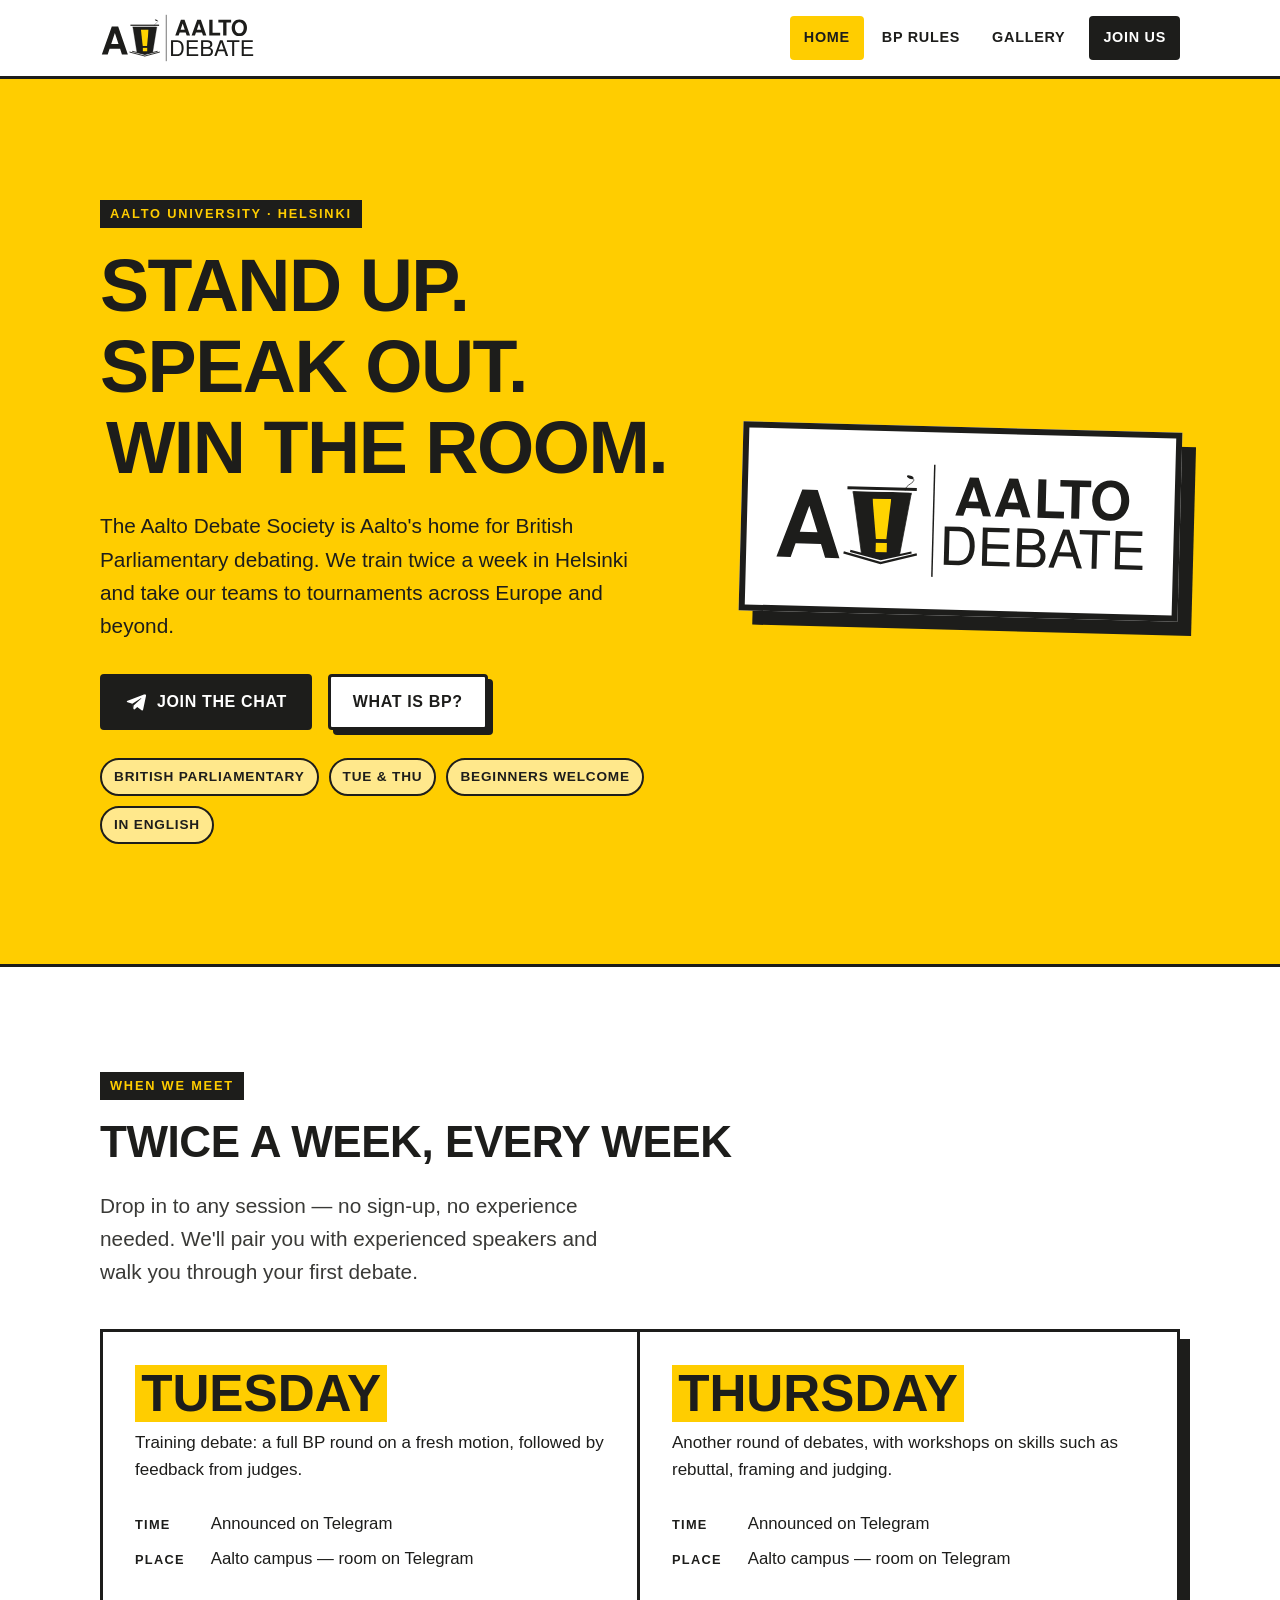
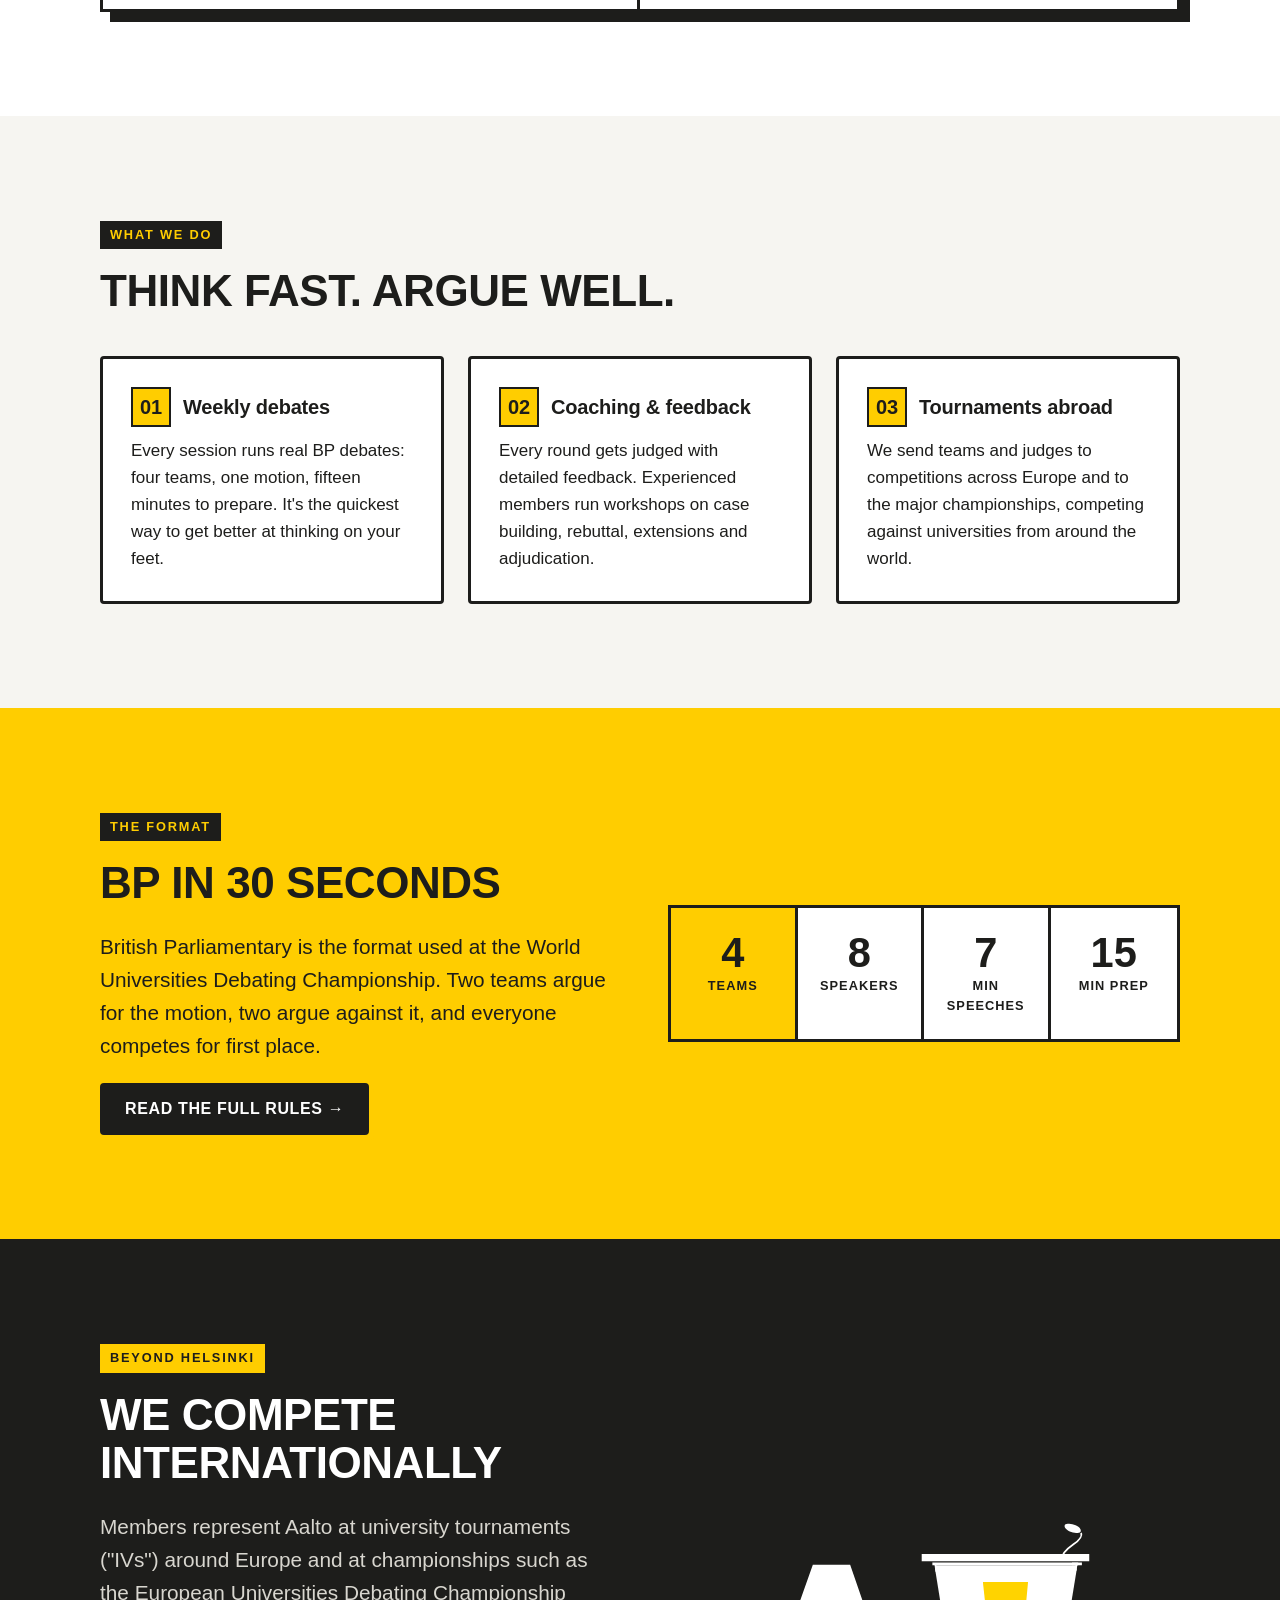
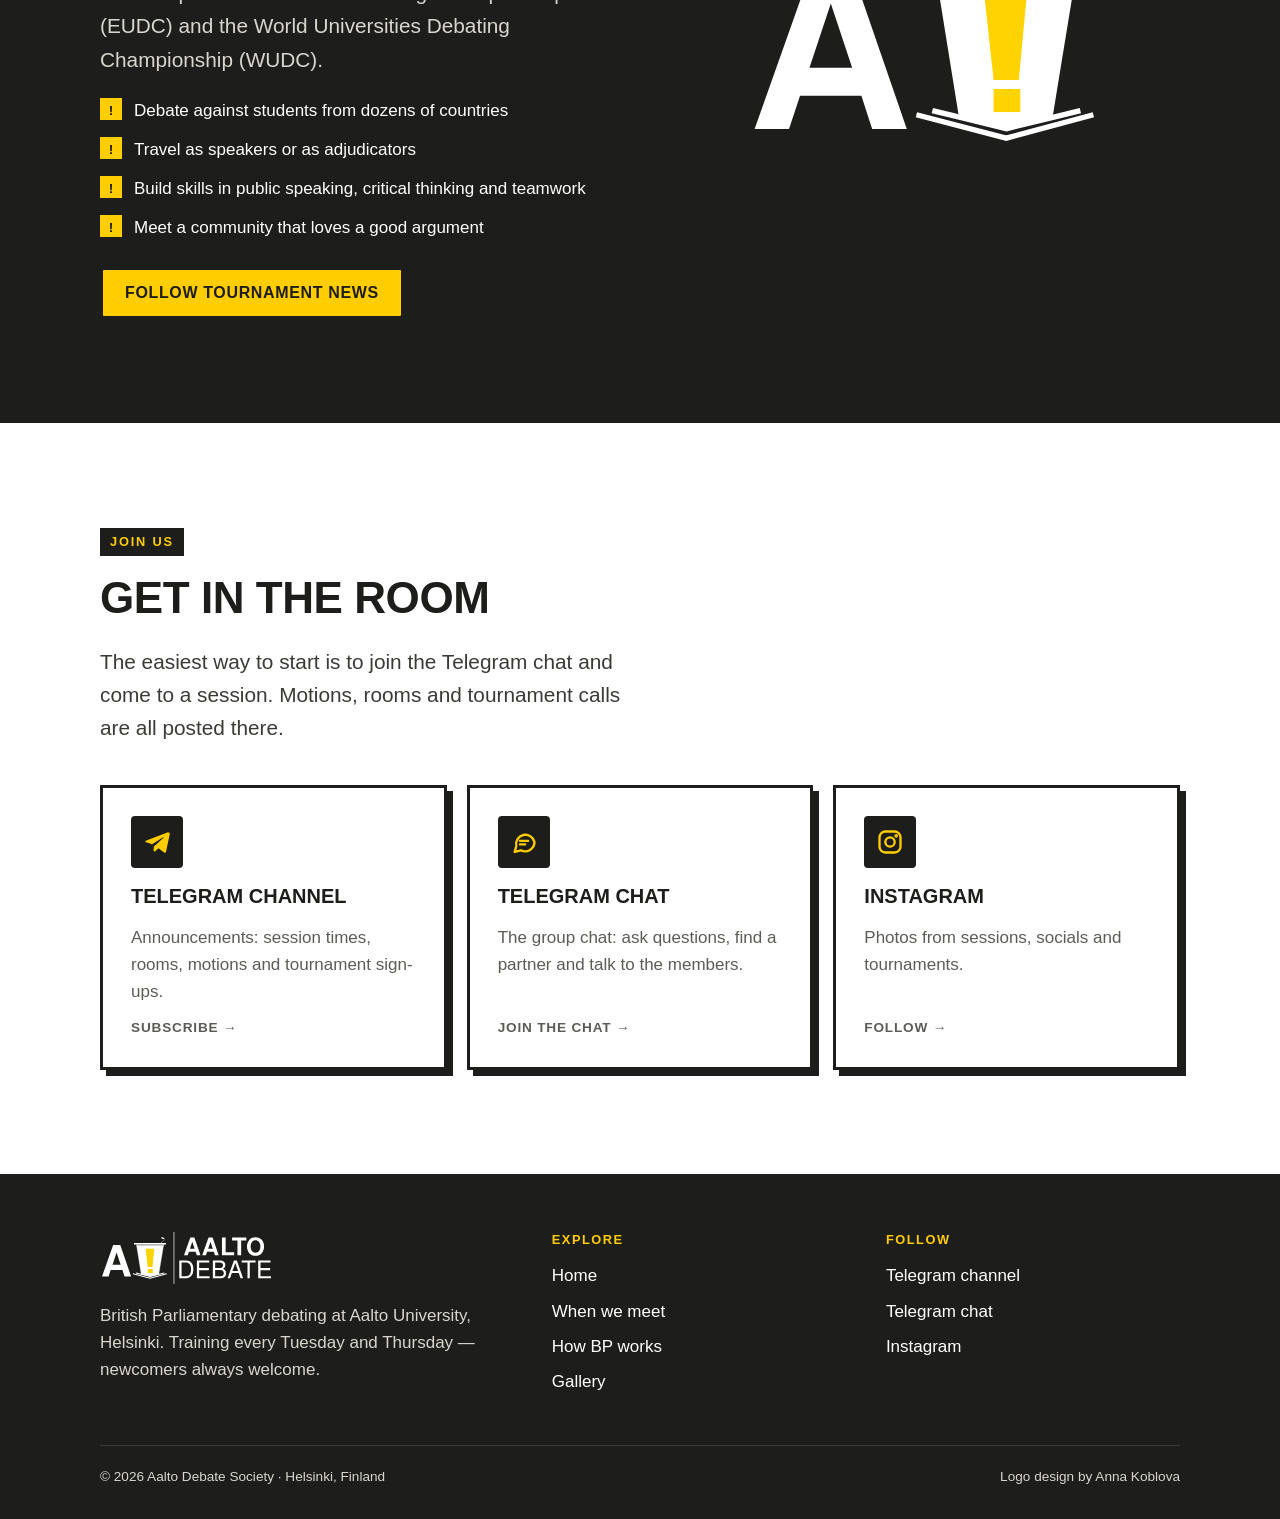
==== index.html @ 44167e01 "Add Aalto Debate Society website Static site (home, BP rules guide, gallery) styled with the society" ====
<!doctype html>
<html lang="en">
<head>
<meta charset="utf-8">
<meta name="viewport" content="width=device-width, initial-scale=1">
<title>Aalto Debate Society — British Parliamentary debating in Helsinki</title>
<meta name="description" content="The Aalto Debate Society trains in British Parliamentary (BP) debate every Tuesday and Thursday in Helsinki, Finland, and competes at international tournaments. Beginners welcome.">
<meta property="og:title" content="Aalto Debate Society">
<meta property="og:description" content="British Parliamentary debating in Helsinki. Tuesdays & Thursdays. Beginners welcome.">
<meta property="og:image" content="assets/img/og-image.png">
<meta name="theme-color" content="#FFCD00">
<link rel="icon" href="assets/img/logo-mark.svg" type="image/svg+xml">
<link rel="stylesheet" href="assets/css/style.css">
</head>
<body data-page="home">
<a class="skip" href="#main">Skip to content</a>
<header class="site-header">
  <div class="wrap">
    <a class="brand" href="index.html" aria-label="Aalto Debate Society — home"><img src="assets/img/logo.svg" alt="Aalto Debate" width="200" height="60"></a>
    <button class="menu-btn" aria-expanded="false" aria-controls="nav">Menu</button>
    <nav class="nav" id="nav" aria-label="Main">
      <a href="index.html" data-page="home" aria-current="page">Home</a>
      <a href="bp-rules.html" data-page="rules">BP Rules</a>
      <a href="gallery.html" data-page="gallery">Gallery</a>
      <a class="nav-cta" href="index.html#join">Join us</a>
    </nav>
  </div>
</header>

<main id="main">
  <!-- HERO -->
  <section class="hero">
    <div class="wrap">
      <div>
        <span class="eyebrow">Aalto University · Helsinki</span>
        <h1>Stand up.<br>Speak&nbsp;out.<br><span class="mark">Win the room.</span></h1>
        <p class="lead">The Aalto Debate Society is Aalto's home for British Parliamentary debating. We train twice a week in Helsinki and take our teams to tournaments across Europe and beyond.</p>
        <div class="btn-row">
          <a class="btn btn-dark" data-link="telegramChat" href="#join">
            <svg viewBox="0 0 24 24" fill="currentColor" aria-hidden="true"><path d="M21.4 3.6 2.9 10.7c-1.3.5-1.2 1.2-.2 1.5l4.7 1.5 1.8 5.5c.2.6.1.9.8.9.5 0 .7-.2 1-.5l2.3-2.2 4.8 3.5c.9.5 1.5.2 1.7-.8l3.1-14.7c.3-1.3-.5-1.9-1.5-1.4Zm-3.6 4.6-8.4 7.6-.3 3.4-1.6-5 9.8-6.2c.5-.3.9-.1.5.2Z"/></svg>
            Join the chat
          </a>
          <a class="btn" href="bp-rules.html">What is BP?</a>
        </div>
        <div class="hero-meta">
          <span class="chip">British Parliamentary</span>
          <span class="chip">Tue &amp; Thu</span>
          <span class="chip">Beginners welcome</span>
          <span class="chip">In English</span>
        </div>
      </div>
      <div class="hero-card" aria-hidden="true">
        <img src="assets/img/logo.svg" alt="" width="510" height="165">
      </div>
    </div>
  </section>

  <!-- MEETINGS -->
  <section id="meet">
    <div class="wrap">
      <div class="section-head">
        <span class="eyebrow">When we meet</span>
        <h2>Twice a week, every week</h2>
        <p class="lead">Drop in to any session — no sign-up, no experience needed. We'll pair you with experienced speakers and walk you through your first debate.</p>
      </div>
      <div class="meet">
        <div class="meet-day">
          <div class="day"><span>Tuesday</span></div>
          <p>Training debate: a full BP round on a fresh motion, followed by feedback from judges.</p>
          <div class="meet-info">
            <div><strong>Time</strong> <span data-meet="time">Announced on Telegram</span></div>
            <div><strong>Place</strong> <span data-meet="place">Aalto campus — room on Telegram</span></div>
          </div>
        </div>
        <div class="meet-day">
          <div class="day"><span>Thursday</span></div>
          <p>Another round of debates, with workshops on skills such as rebuttal, framing and judging.</p>
          <div class="meet-info">
            <div><strong>Time</strong> <span data-meet="time">Announced on Telegram</span></div>
            <div><strong>Place</strong> <span data-meet="place">Aalto campus — room on Telegram</span></div>
          </div>
        </div>
      </div>
    </div>
  </section>

  <!-- WHAT WE DO -->
  <section class="section-paper">
    <div class="wrap">
      <div class="section-head">
        <span class="eyebrow">What we do</span>
        <h2>Think fast. Argue well.</h2>
      </div>
      <div class="grid grid-3">
        <div class="card">
          <h3><span class="num">01</span> Weekly debates</h3>
          <p>Every session runs real BP debates: four teams, one motion, fifteen minutes to prepare. It's the quickest way to get better at thinking on your feet.</p>
        </div>
        <div class="card">
          <h3><span class="num">02</span> Coaching &amp; feedback</h3>
          <p>Every round gets judged with detailed feedback. Experienced members run workshops on case building, rebuttal, extensions and adjudication.</p>
        </div>
        <div class="card">
          <h3><span class="num">03</span> Tournaments abroad</h3>
          <p>We send teams and judges to competitions across Europe and to the major championships, competing against universities from around the world.</p>
        </div>
      </div>
    </div>
  </section>

  <!-- BP AT A GLANCE -->
  <section class="section-yellow">
    <div class="wrap">
      <div class="split">
        <div>
          <span class="eyebrow">The format</span>
          <h2>BP in 30 seconds</h2>
          <p class="lead" style="color:var(--ink)">British Parliamentary is the format used at the World Universities Debating Championship. Two teams argue for the motion, two argue against it, and everyone competes for first place.</p>
          <a class="btn btn-dark" href="bp-rules.html">Read the full rules →</a>
        </div>
        <div class="points" style="background:var(--paper);margin:0">
          <div><div class="pts">4</div><div class="rank">teams</div></div>
          <div><div class="pts">8</div><div class="rank">speakers</div></div>
          <div><div class="pts">7</div><div class="rank">min speeches</div></div>
          <div><div class="pts">15</div><div class="rank">min prep</div></div>
        </div>
      </div>
    </div>
  </section>

  <!-- TOURNAMENTS -->
  <section class="section-dark">
    <div class="wrap">
      <div class="split">
        <div>
          <span class="eyebrow" style="background:var(--yellow);color:var(--ink)">Beyond Helsinki</span>
          <h2>We compete internationally</h2>
          <p class="lead">Members represent Aalto at university tournaments ("IVs") around Europe and at championships such as the European Universities Debating Championship (EUDC) and the World Universities Debating Championship (WUDC).</p>
          <ul class="list-check">
            <li>Debate against students from dozens of countries</li>
            <li>Travel as speakers or as adjudicators</li>
            <li>Build skills in public speaking, critical thinking and teamwork</li>
            <li>Meet a community that loves a good argument</li>
          </ul>
          <a class="btn btn-primary" data-link="telegramChannel" href="#join">Follow tournament news</a>
        </div>
        <div style="display:grid;place-items:center">
          <img src="assets/img/logo-mark-inverse.svg" alt="" width="360" height="230" style="width:min(360px,80%);height:auto">
        </div>
      </div>
    </div>
  </section>

  <!-- JOIN -->
  <section id="join">
    <div class="wrap">
      <div class="section-head">
        <span class="eyebrow">Join us</span>
        <h2>Get in the room</h2>
        <p class="lead">The easiest way to start is to join the Telegram chat and come to a session. Motions, rooms and tournament calls are all posted there.</p>
      </div>
      <div class="social">
        <a data-link="telegramChannel" href="#">
          <span class="icon"><svg viewBox="0 0 24 24" fill="currentColor" aria-hidden="true"><path d="M21.4 3.6 2.9 10.7c-1.3.5-1.2 1.2-.2 1.5l4.7 1.5 1.8 5.5c.2.6.1.9.8.9.5 0 .7-.2 1-.5l2.3-2.2 4.8 3.5c.9.5 1.5.2 1.7-.8l3.1-14.7c.3-1.3-.5-1.9-1.5-1.4Zm-3.6 4.6-8.4 7.6-.3 3.4-1.6-5 9.8-6.2c.5-.3.9-.1.5.2Z"/></svg></span>
          <strong>Telegram channel</strong>
          <span>Announcements: session times, rooms, motions and tournament sign-ups.</span>
          <span class="go">Subscribe →</span>
        </a>
        <a data-link="telegramChat" href="#">
          <span class="icon"><svg viewBox="0 0 24 24" fill="none" stroke="currentColor" stroke-width="2" stroke-linecap="round" stroke-linejoin="round" aria-hidden="true"><path d="M21 12a8 8 0 0 1-11.6 7.1L4 20.5l1.4-4.9A8 8 0 1 1 21 12Z"/><path d="M8.5 11h7M8.5 14h4.5"/></svg></span>
          <strong>Telegram chat</strong>
          <span>The group chat: ask questions, find a partner and talk to the members.</span>
          <span class="go">Join the chat →</span>
        </a>
        <a data-link="instagram" href="#">
          <span class="icon"><svg viewBox="0 0 24 24" fill="none" stroke="currentColor" stroke-width="2" stroke-linecap="round" aria-hidden="true"><rect x="3" y="3" width="18" height="18" rx="5"/><circle cx="12" cy="12" r="4"/><circle cx="17.3" cy="6.7" r=".6" fill="currentColor"/></svg></span>
          <strong>Instagram</strong>
          <span>Photos from sessions, socials and tournaments.</span>
          <span class="go">Follow →</span>
        </a>
      </div>
    </div>
  </section>
</main>

<footer class="site-footer">
  <div class="wrap">
    <div class="footer-grid">
      <div>
        <img src="assets/img/logo-inverse.svg" alt="Aalto Debate" width="190" height="56">
        <p>British Parliamentary debating at Aalto University, Helsinki. Training every Tuesday and Thursday — newcomers always welcome.</p>
      </div>
      <div>
        <h4>Explore</h4>
        <ul>
          <li><a href="index.html">Home</a></li>
          <li><a href="index.html#meet">When we meet</a></li>
          <li><a href="bp-rules.html">How BP works</a></li>
          <li><a href="gallery.html">Gallery</a></li>
        </ul>
      </div>
      <div>
        <h4>Follow</h4>
        <ul>
          <li><a data-link="telegramChannel" href="#">Telegram channel</a></li>
          <li><a data-link="telegramChat" href="#">Telegram chat</a></li>
          <li><a data-link="instagram" href="#">Instagram</a></li>
          <li><a data-link="email" href="#">Email us</a></li>
        </ul>
      </div>
    </div>
    <div class="footer-bottom">
      <span>© <span data-year>2026</span> Aalto Debate Society · Helsinki, Finland</span>
      <span>Logo design by Anna Koblova</span>
    </div>
  </div>
</footer>
<script src="assets/js/config.js"></script>
<script src="assets/js/main.js"></script>
</body>
</html>
---- assets/css/style.css ----
/* Aalto Debate Society — brand: Pantone 116 C yellow + black, Nimbus Sans (Helvetica family) */
:root {
  --yellow: #FFCD00;       /* Pantone 116 C — RGB 255,205,0 */
  --yellow-soft: #FFF4C2;
  --ink: #1D1D1B;          /* logo black */
  --ink-2: #3a3a37;
  --muted: #5c5c57;
  --paper: #FFFFFF;
  --paper-2: #F6F5F1;
  --line: #E3E1DA;
  /* Aalto University accent palette, used sparingly for Gov/Opp colour-coding */
  --gov: #0065BD;          /* Pantone 300 C */
  --opp: #EF3340;          /* Pantone 032 C */
  --radius: 4px;
  --border: 3px solid var(--ink);
  --max: 1120px;
  --font: "Nimbus Sans", "Nimbus Sans L", "Helvetica Neue", Helvetica, Arial, system-ui, sans-serif;
}

*, *::before, *::after { box-sizing: border-box; }
html { scroll-behavior: smooth; -webkit-text-size-adjust: 100%; }
body {
  margin: 0;
  font-family: var(--font);
  font-size: 1.0625rem;
  line-height: 1.6;
  color: var(--ink);
  background: var(--paper);
  text-rendering: optimizeLegibility;
}
img { max-width: 100%; display: block; }
a { color: inherit; }
:focus-visible { outline: 3px solid var(--yellow); outline-offset: 3px; box-shadow: 0 0 0 6px var(--ink); }

.wrap { width: 100%; max-width: var(--max); margin: 0 auto; padding: 0 20px; }
.skip { position: absolute; left: -999px; top: 0; background: var(--yellow); padding: 8px 14px; z-index: 100; font-weight: 700; }
.skip:focus { left: 12px; top: 12px; }

h1, h2, h3 { line-height: 1.1; margin: 0 0 .5em; letter-spacing: -0.01em; }
h1 { font-size: clamp(2.4rem, 6.5vw, 4.6rem); font-weight: 800; text-transform: uppercase; letter-spacing: -0.02em; }
h2 { font-size: clamp(1.8rem, 4vw, 2.75rem); font-weight: 800; text-transform: uppercase; }
h3 { font-size: 1.25rem; font-weight: 700; }
p { margin: 0 0 1em; }
.lead { font-size: clamp(1.1rem, 2vw, 1.3rem); color: var(--ink-2); max-width: 46ch; }
.eyebrow { display: inline-block; font-size: .8rem; font-weight: 700; letter-spacing: .14em; text-transform: uppercase; background: var(--ink); color: var(--yellow); padding: 4px 10px; margin-bottom: 18px; }
.mark { background: linear-gradient(transparent 58%, var(--yellow) 58%); padding: 0 .08em; }

/* ---------- Header ---------- */
.site-header { position: sticky; top: 0; z-index: 50; background: var(--paper); border-bottom: var(--border); }
.site-header .wrap { display: flex; align-items: center; justify-content: space-between; gap: 16px; min-height: 76px; }
.brand { display: flex; align-items: center; text-decoration: none; }
.brand img { height: 50px; width: auto; }
.nav { display: flex; align-items: center; gap: 4px; }
.nav a { text-decoration: none; font-weight: 700; text-transform: uppercase; font-size: .9rem; letter-spacing: .05em; padding: 10px 14px; border-radius: var(--radius); }
.nav a:hover { background: var(--yellow-soft); }
.nav a[aria-current="page"] { background: var(--yellow); }
.nav .nav-cta { background: var(--ink); color: var(--paper); margin-left: 6px; }
.nav .nav-cta:hover { background: var(--ink-2); }
.menu-btn { display: none; background: none; border: var(--border); border-radius: var(--radius); padding: 8px 12px; font: 700 .85rem var(--font); text-transform: uppercase; letter-spacing: .06em; cursor: pointer; color: var(--ink); }

@media (max-width: 760px) {
  .brand img { height: 40px; }
  .menu-btn { display: inline-block; }
  .nav { display: none; position: absolute; left: 0; right: 0; top: 100%; background: var(--paper); border-bottom: var(--border); flex-direction: column; align-items: stretch; padding: 10px 16px 16px; gap: 2px; }
  .nav.open { display: flex; }
  .nav a { padding: 14px 12px; }
  .nav .nav-cta { margin: 8px 0 0; text-align: center; }
}

/* ---------- Buttons ---------- */
.btn { display: inline-flex; align-items: center; gap: 10px; font: 700 1rem var(--font); text-transform: uppercase; letter-spacing: .04em; text-decoration: none; padding: 14px 22px; border: var(--border); border-radius: var(--radius); background: var(--paper); color: var(--ink); box-shadow: 5px 5px 0 var(--ink); transition: transform .12s, box-shadow .12s; cursor: pointer; }
.btn:hover { transform: translate(-2px, -2px); box-shadow: 7px 7px 0 var(--ink); }
.btn:active { transform: translate(3px, 3px); box-shadow: 2px 2px 0 var(--ink); }
.btn-primary { background: var(--yellow); }
.btn-dark { background: var(--ink); color: var(--paper); box-shadow: 5px 5px 0 var(--yellow); }
.btn-dark:hover { box-shadow: 7px 7px 0 var(--yellow); }
.btn svg { width: 22px; height: 22px; flex: none; }
.btn-row { display: flex; flex-wrap: wrap; gap: 16px; }

/* ---------- Sections ---------- */
section { padding: clamp(56px, 9vw, 104px) 0; }
.section-yellow { background: var(--yellow); }
.section-dark { background: var(--ink); color: var(--paper); }
.section-dark .lead { color: #d8d6cf; }
.section-paper { background: var(--paper-2); }
.section-head { margin-bottom: 40px; }

/* Hero */
.hero { background: var(--yellow); border-bottom: var(--border); padding: clamp(56px, 10vw, 120px) 0; overflow: hidden; }
.hero .wrap { display: grid; grid-template-columns: 1.15fr .85fr; gap: 48px; align-items: center; }
.hero h1 { margin-bottom: 20px; }
.hero .lead { color: var(--ink); margin-bottom: 32px; }
.hero-card { background: var(--paper); border: 6px solid var(--ink); padding: 28px 26px; box-shadow: 14px 14px 0 var(--ink); transform: rotate(1.5deg); }
.hero-card img { width: 100%; height: auto; }
.hero-meta { display: flex; flex-wrap: wrap; gap: 10px; margin-top: 28px; }
.chip { font-weight: 700; font-size: .85rem; text-transform: uppercase; letter-spacing: .06em; border: 2px solid var(--ink); padding: 6px 12px; border-radius: 999px; background: rgba(255,255,255,.55); }
@media (max-width: 860px) {
  .hero .wrap { grid-template-columns: 1fr; }
  .hero-card { max-width: 420px; transform: none; box-shadow: 10px 10px 0 var(--ink); }
}

/* Grids & cards */
.grid { display: grid; gap: 24px; }
.grid-3 { grid-template-columns: repeat(3, 1fr); }
.grid-2 { grid-template-columns: repeat(2, 1fr); }
@media (max-width: 860px) { .grid-3, .grid-2 { grid-template-columns: 1fr; } }
.card { background: var(--paper); border: var(--border); border-radius: var(--radius); padding: 28px; }
.card h3 { display: flex; align-items: center; gap: 12px; }
.card p:last-child { margin-bottom: 0; }
.card .num { flex: none; display: inline-grid; place-items: center; width: 40px; height: 40px; background: var(--yellow); border: 2px solid var(--ink); font-weight: 800; }
.section-dark .card { background: #2a2a27; border-color: #4a4a45; color: var(--paper); }

/* Meeting block */
.meet { display: grid; grid-template-columns: 1fr 1fr; gap: 0; border: var(--border); background: var(--paper); box-shadow: 10px 10px 0 var(--ink); }
.meet-day { padding: 36px 32px; border-right: var(--border); }
.meet-day:last-child { border-right: 0; }
.meet-day .day { font-size: clamp(2rem, 5vw, 3.2rem); font-weight: 800; text-transform: uppercase; line-height: 1; margin-bottom: 10px; }
.meet-day .day span { color: var(--ink); background: var(--yellow); padding: 0 .12em; }
.meet-info { margin-top: 28px; display: grid; gap: 8px; font-size: 1.05rem; }
.meet-info strong { display: inline-block; min-width: 72px; text-transform: uppercase; font-size: .8rem; letter-spacing: .1em; }
@media (max-width: 640px) {
  .meet { grid-template-columns: 1fr; }
  .meet-day { border-right: 0; border-bottom: var(--border); }
  .meet-day:last-child { border-bottom: 0; }
}

/* Split layout */
.split { display: grid; grid-template-columns: 1fr 1fr; gap: 56px; align-items: center; }
@media (max-width: 860px) { .split { grid-template-columns: 1fr; gap: 32px; } }
.list-check { list-style: none; padding: 0; margin: 0 0 1.5em; display: grid; gap: 12px; }
.list-check li { position: relative; padding-left: 34px; }
.list-check li::before { content: "!"; position: absolute; left: 0; top: 1px; width: 22px; height: 22px; display: grid; place-items: center; background: var(--yellow); color: var(--ink); font-weight: 800; font-size: .85rem; border: 2px solid currentColor; }
.section-dark .list-check li::before { border-color: var(--yellow); }

/* Join / social tiles */
.social { display: grid; grid-template-columns: repeat(3, 1fr); gap: 20px; }
@media (max-width: 860px) { .social { grid-template-columns: 1fr; } }
.social a { display: flex; flex-direction: column; gap: 12px; text-decoration: none; padding: 28px; border: var(--border); background: var(--paper); box-shadow: 6px 6px 0 var(--ink); transition: transform .12s, box-shadow .12s; }
.social a:hover { transform: translate(-3px, -3px); box-shadow: 9px 9px 0 var(--ink); }
.social .icon { width: 52px; height: 52px; display: grid; place-items: center; background: var(--ink); color: var(--yellow); border-radius: var(--radius); }
.social .icon svg { width: 28px; height: 28px; }
.social strong { font-size: 1.25rem; text-transform: uppercase; }
.social span { color: var(--muted); }
.social .go { margin-top: auto; font-weight: 700; text-transform: uppercase; font-size: .85rem; letter-spacing: .06em; }

/* Page header (inner pages) */
.page-head { background: var(--yellow); border-bottom: var(--border); padding: clamp(48px, 8vw, 88px) 0; }
.page-head h1 { margin-bottom: 14px; }

/* ---------- BP rules page ---------- */
.toc { display: flex; flex-wrap: wrap; gap: 10px; margin-top: 26px; }
.toc a { text-decoration: none; font-weight: 700; font-size: .85rem; text-transform: uppercase; letter-spacing: .05em; border: 2px solid var(--ink); padding: 8px 14px; background: var(--paper); border-radius: 999px; }
.toc a:hover { background: var(--ink); color: var(--yellow); }
.prose { max-width: 72ch; }
.prose h2 { margin-top: 0; }

.chamber { display: grid; grid-template-columns: 1fr auto 1fr; gap: 18px; align-items: stretch; margin: 32px 0 12px; }
.bench { display: grid; gap: 18px; }
.bench-label { font-weight: 800; text-transform: uppercase; letter-spacing: .1em; font-size: .85rem; padding: 6px 0; border-bottom: 4px solid; }
.bench.gov .bench-label { border-color: var(--gov); color: var(--gov); }
.bench.opp .bench-label { border-color: var(--opp); color: var(--opp); }
.team { border: var(--border); background: var(--paper); padding: 18px 20px; }
.team h3 { margin-bottom: 10px; font-size: 1.1rem; }
.team .tag { font-size: .75rem; font-weight: 700; letter-spacing: .08em; text-transform: uppercase; color: var(--muted); }
.speaker { display: flex; align-items: center; gap: 12px; padding: 6px 0; }
.speaker b { flex: none; width: 32px; height: 32px; display: grid; place-items: center; border-radius: 50%; color: #fff; font-size: .9rem; }
.gov .speaker b { background: var(--gov); }
.opp .speaker b { background: var(--opp); }
.chair-col { display: flex; align-items: center; justify-content: center; }
.chair { writing-mode: vertical-rl; transform: rotate(180deg); font-weight: 800; letter-spacing: .2em; text-transform: uppercase; font-size: .8rem; background: var(--yellow); border: var(--border); padding: 18px 10px; }
@media (max-width: 760px) {
  .chamber { grid-template-columns: 1fr; }
  .chair-col { order: -1; }
  .chair { writing-mode: horizontal-tb; transform: none; width: 100%; text-align: center; padding: 10px; }
}
.caption { font-size: .9rem; color: var(--muted); }

.timeline { margin: 28px 0 8px; }
.timeline-bar { display: grid; grid-template-columns: 1fr 5fr 1fr; border: var(--border); height: 64px; font-weight: 700; font-size: .85rem; text-transform: uppercase; letter-spacing: .04em; }
.timeline-bar > div { display: grid; place-items: center; text-align: center; padding: 4px 6px; line-height: 1.2; }
.timeline-bar .protected { background: var(--ink); color: var(--paper); }
.timeline-bar .open { background: var(--yellow); }
.timeline-scale { position: relative; height: 1.5em; font-size: .8rem; color: var(--muted); margin-top: 6px; }
.timeline-scale span { position: absolute; top: 0; transform: translateX(-50%); }
.timeline-scale span:first-child { transform: none; }
.timeline-scale span:last-child { transform: translateX(-100%); }

.roles { display: grid; grid-template-columns: repeat(2, 1fr); gap: 20px; }
@media (max-width: 760px) { .roles { grid-template-columns: 1fr; } }
.role { border: var(--border); padding: 22px 24px; background: var(--paper); }
.role h3 { font-size: 1.1rem; margin-bottom: 4px; }
.role .who { font-size: .85rem; font-weight: 700; text-transform: uppercase; letter-spacing: .06em; margin-bottom: 12px; }
.role.gov { border-top: 8px solid var(--gov); }
.role.opp { border-top: 8px solid var(--opp); }
.role.gov .who { color: var(--gov); }
.role.opp .who { color: var(--opp); }
.role ul { margin: 0; padding-left: 20px; }
.role li { margin-bottom: 4px; }

.points { display: grid; grid-template-columns: repeat(4, 1fr); border: var(--border); text-align: center; margin: 24px 0; }
.points > div { padding: 22px 8px; border-right: var(--border); }
.points > div:last-child { border-right: 0; }
.points .rank { font-weight: 700; text-transform: uppercase; font-size: .8rem; letter-spacing: .08em; }
.points .pts { font-size: 2.6rem; font-weight: 800; line-height: 1.1; }
.points > div:first-child { background: var(--yellow); }
@media (max-width: 520px) { .points { grid-template-columns: repeat(2, 1fr); } .points > div:nth-child(2) { border-right: 0; } .points > div:nth-child(-n+2) { border-bottom: var(--border); } }

.callout { border: var(--border); border-left: 14px solid var(--yellow); background: var(--paper); padding: 20px 24px; margin: 24px 0; }
.callout p:last-child { margin-bottom: 0; }

.glossary { display: grid; grid-template-columns: repeat(2, 1fr); gap: 0; border: var(--border); }
.glossary div { padding: 18px 22px; border-bottom: 1px solid var(--line); }
.glossary div:nth-child(odd) { border-right: 1px solid var(--line); }
.glossary dt { font-weight: 800; text-transform: uppercase; letter-spacing: .04em; font-size: .95rem; }
.glossary dd { margin: 4px 0 0; color: var(--ink-2); }
@media (max-width: 760px) { .glossary { grid-template-columns: 1fr; } .glossary div:nth-child(odd) { border-right: 0; } }

/* ---------- Gallery ---------- */
.gallery { columns: 3 280px; column-gap: 18px; }
.gallery figure { break-inside: avoid; margin: 0 0 18px; border: var(--border); background: var(--paper); cursor: zoom-in; }
.gallery figure button { all: unset; display: block; width: 100%; cursor: zoom-in; }
.gallery figure button:focus-visible { outline: 3px solid var(--yellow); outline-offset: -6px; }
.gallery img { width: 100%; height: auto; }
.gallery figcaption { padding: 10px 14px; font-size: .92rem; font-weight: 700; border-top: var(--border); }
.placeholder { aspect-ratio: 4 / 3; display: grid; place-items: center; text-align: center; padding: 20px;
  background: repeating-linear-gradient(-45deg, var(--yellow) 0 18px, #FFE066 18px 36px); }
.placeholder.tall { aspect-ratio: 3 / 4; }
.placeholder span { background: var(--paper); border: 2px solid var(--ink); padding: 8px 14px; font-weight: 700; font-size: .85rem; text-transform: uppercase; letter-spacing: .06em; }
.gallery .is-placeholder { cursor: default; }

.lightbox { position: fixed; inset: 0; z-index: 200; background: rgba(15, 15, 14, .94); display: none; align-items: center; justify-content: center; padding: 64px 16px; }
.lightbox.open { display: flex; }
.lightbox figure { margin: 0; max-width: min(1100px, 100%); max-height: 100%; display: flex; flex-direction: column; align-items: center; }
.lightbox img { max-height: calc(100vh - 170px); width: auto; border: 4px solid var(--paper); }
.lightbox figcaption { color: var(--paper); margin-top: 14px; font-weight: 700; text-align: center; }
.lb-btn { position: absolute; background: var(--yellow); color: var(--ink); border: 3px solid var(--ink); width: 52px; height: 52px; font: 800 1.5rem/1 var(--font); cursor: pointer; display: grid; place-items: center; }
.lb-close { top: 14px; right: 14px; }
.lb-prev { left: 14px; top: 50%; transform: translateY(-50%); }
.lb-next { right: 14px; top: 50%; transform: translateY(-50%); }

/* ---------- Footer ---------- */
.site-footer { background: var(--ink); color: #d8d6cf; padding: 56px 0 32px; }
.footer-grid { display: grid; grid-template-columns: 1.4fr 1fr 1fr; gap: 40px; }
@media (max-width: 760px) { .footer-grid { grid-template-columns: 1fr; gap: 28px; } }
.site-footer img { height: 56px; width: auto; margin-bottom: 16px; }
.site-footer h4 { color: var(--yellow); text-transform: uppercase; letter-spacing: .12em; font-size: .8rem; margin: 0 0 12px; }
.site-footer ul { list-style: none; margin: 0; padding: 0; display: grid; gap: 8px; }
.site-footer a { text-decoration: none; color: var(--paper); }
.site-footer a:hover { color: var(--yellow); text-decoration: underline; }
.footer-bottom { margin-top: 44px; padding-top: 20px; border-top: 1px solid #3a3a37; font-size: .85rem; display: flex; flex-wrap: wrap; gap: 8px 24px; justify-content: space-between; }

[hidden] { display: none !important; }
@media (prefers-reduced-motion: reduce) { * { transition: none !important; scroll-behavior: auto !important; } }
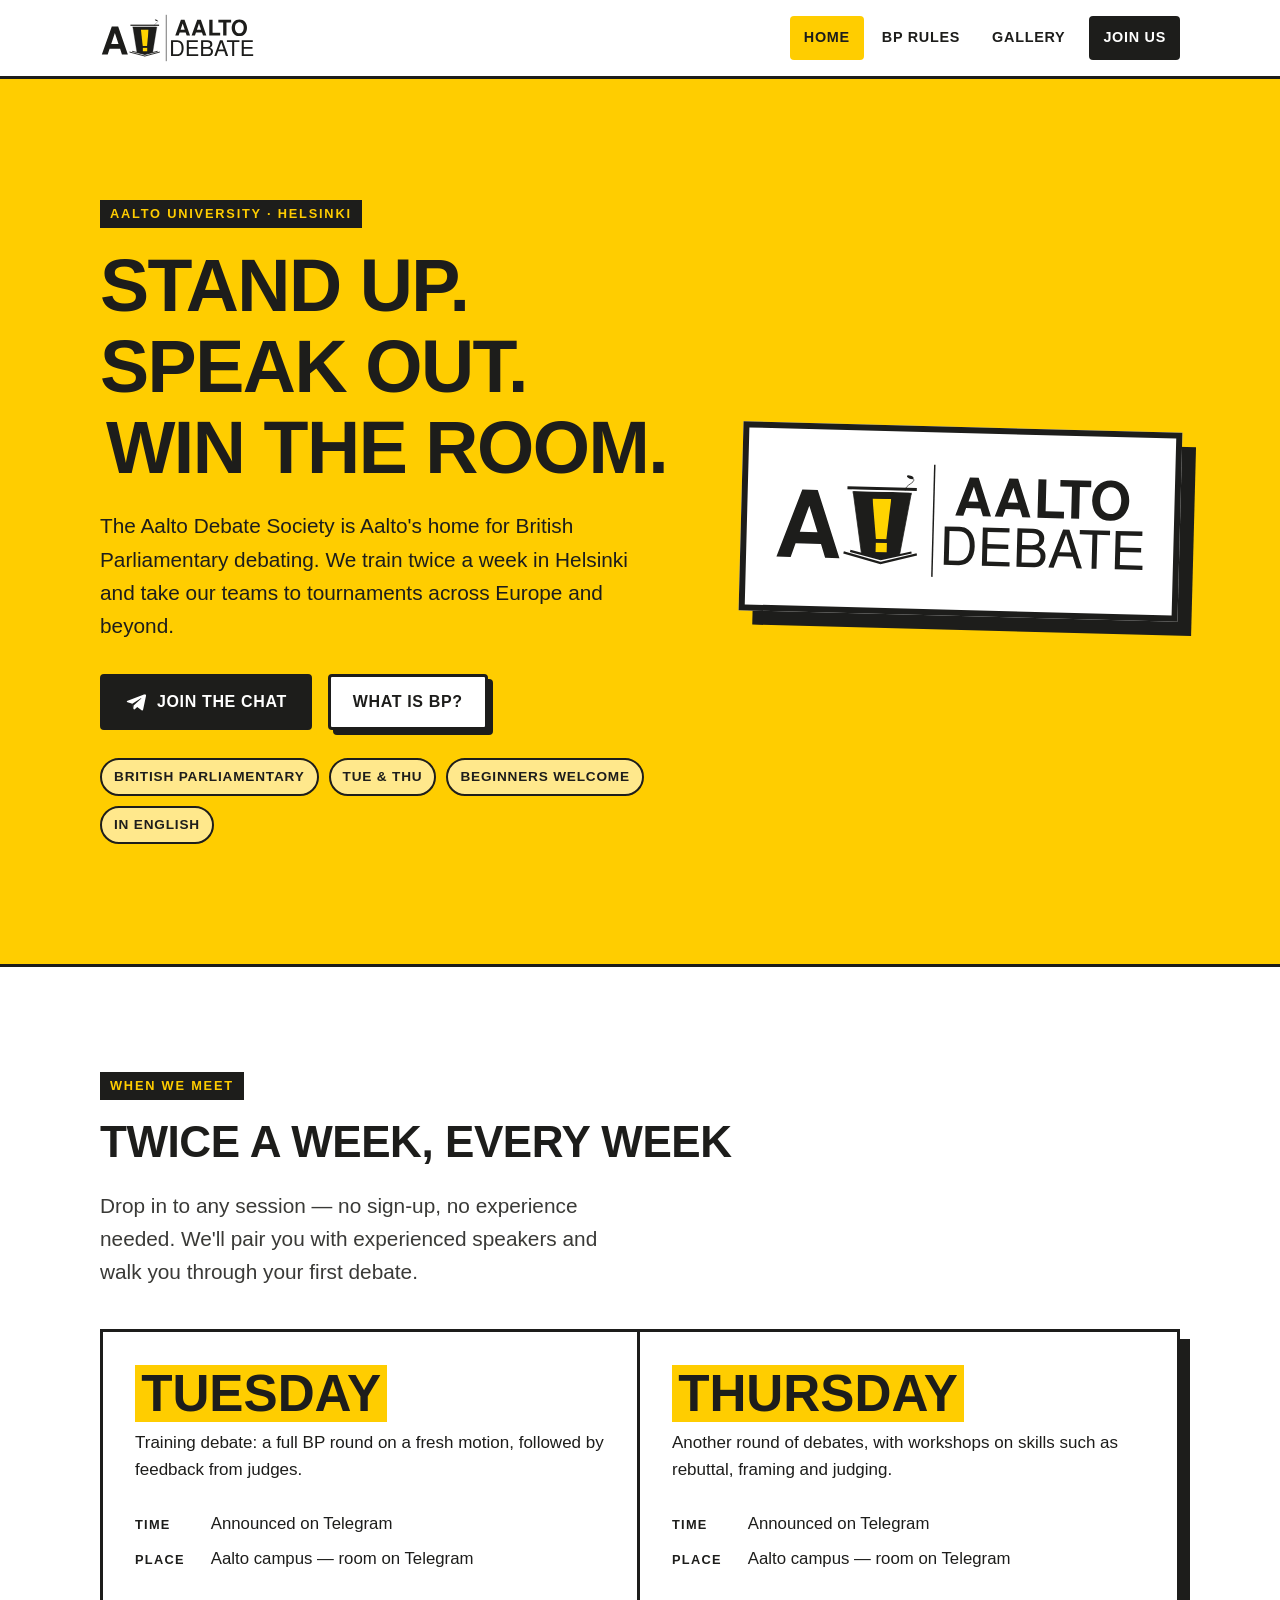
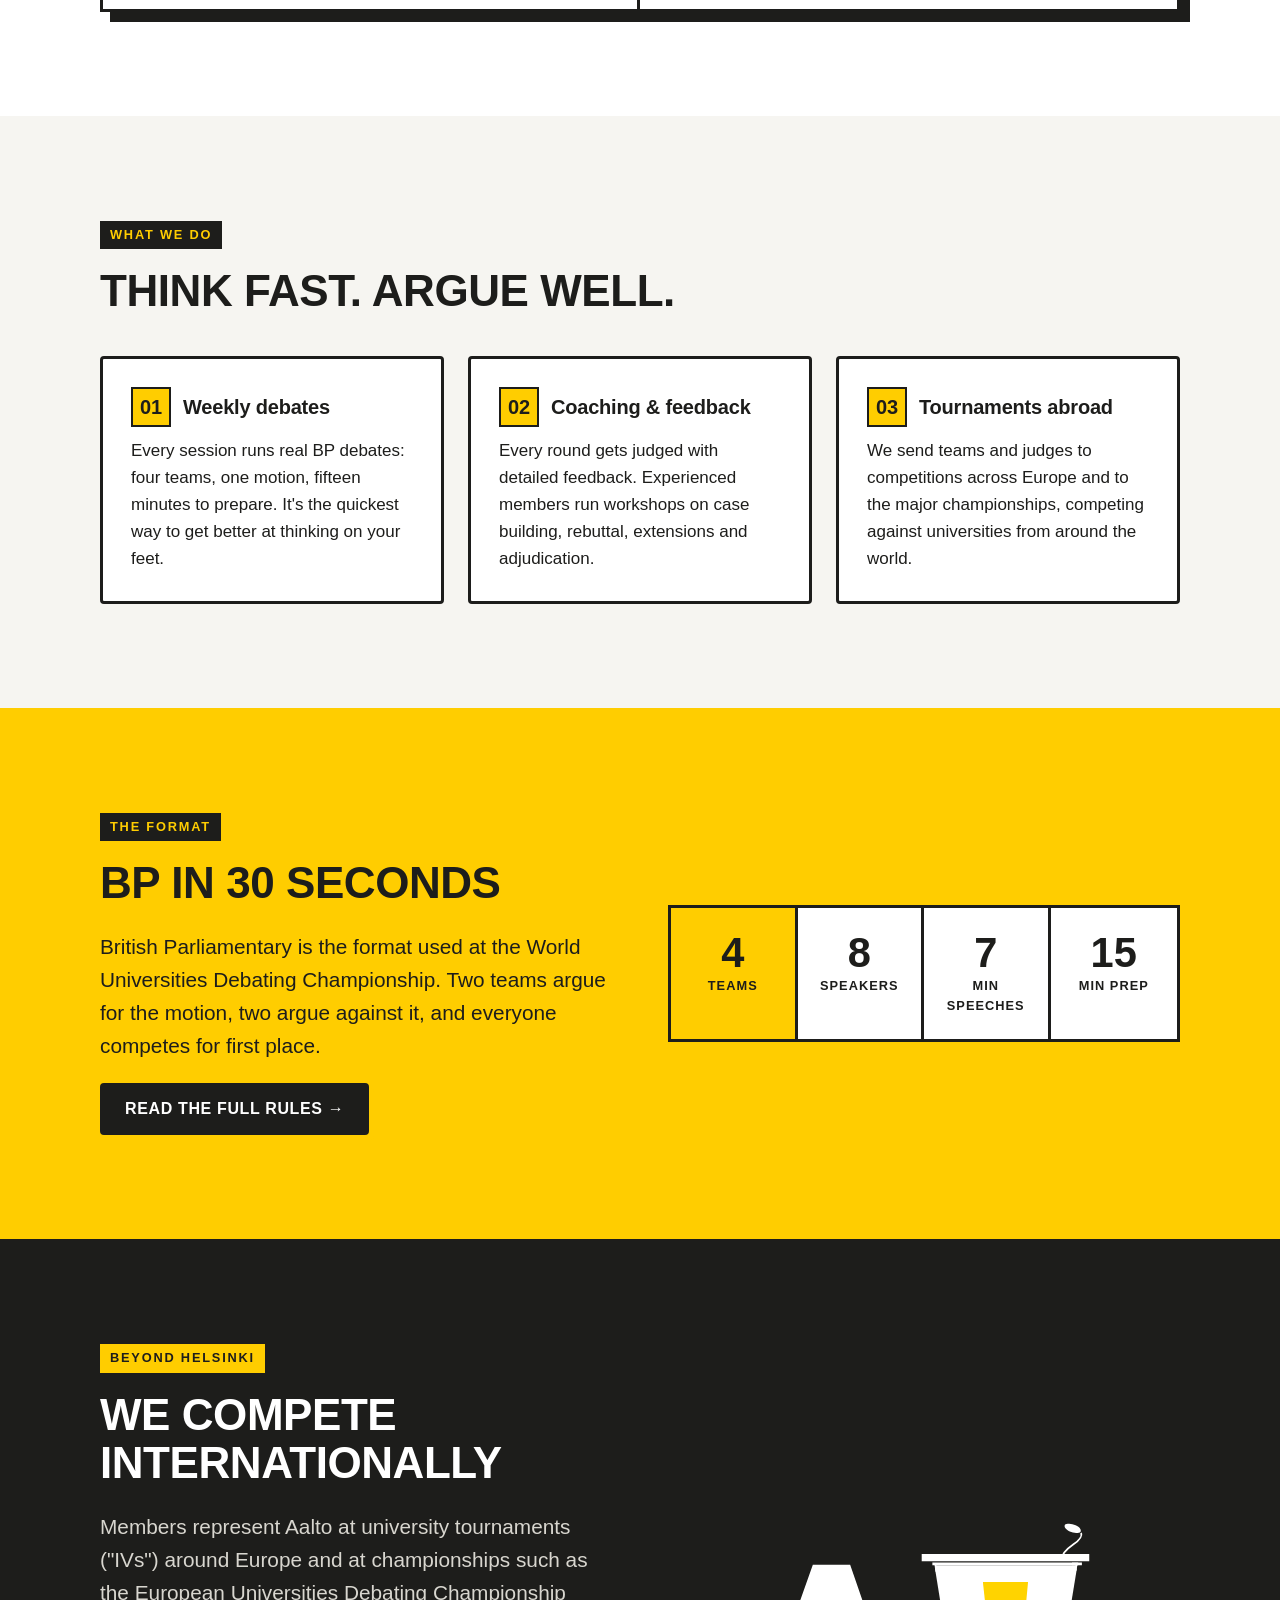
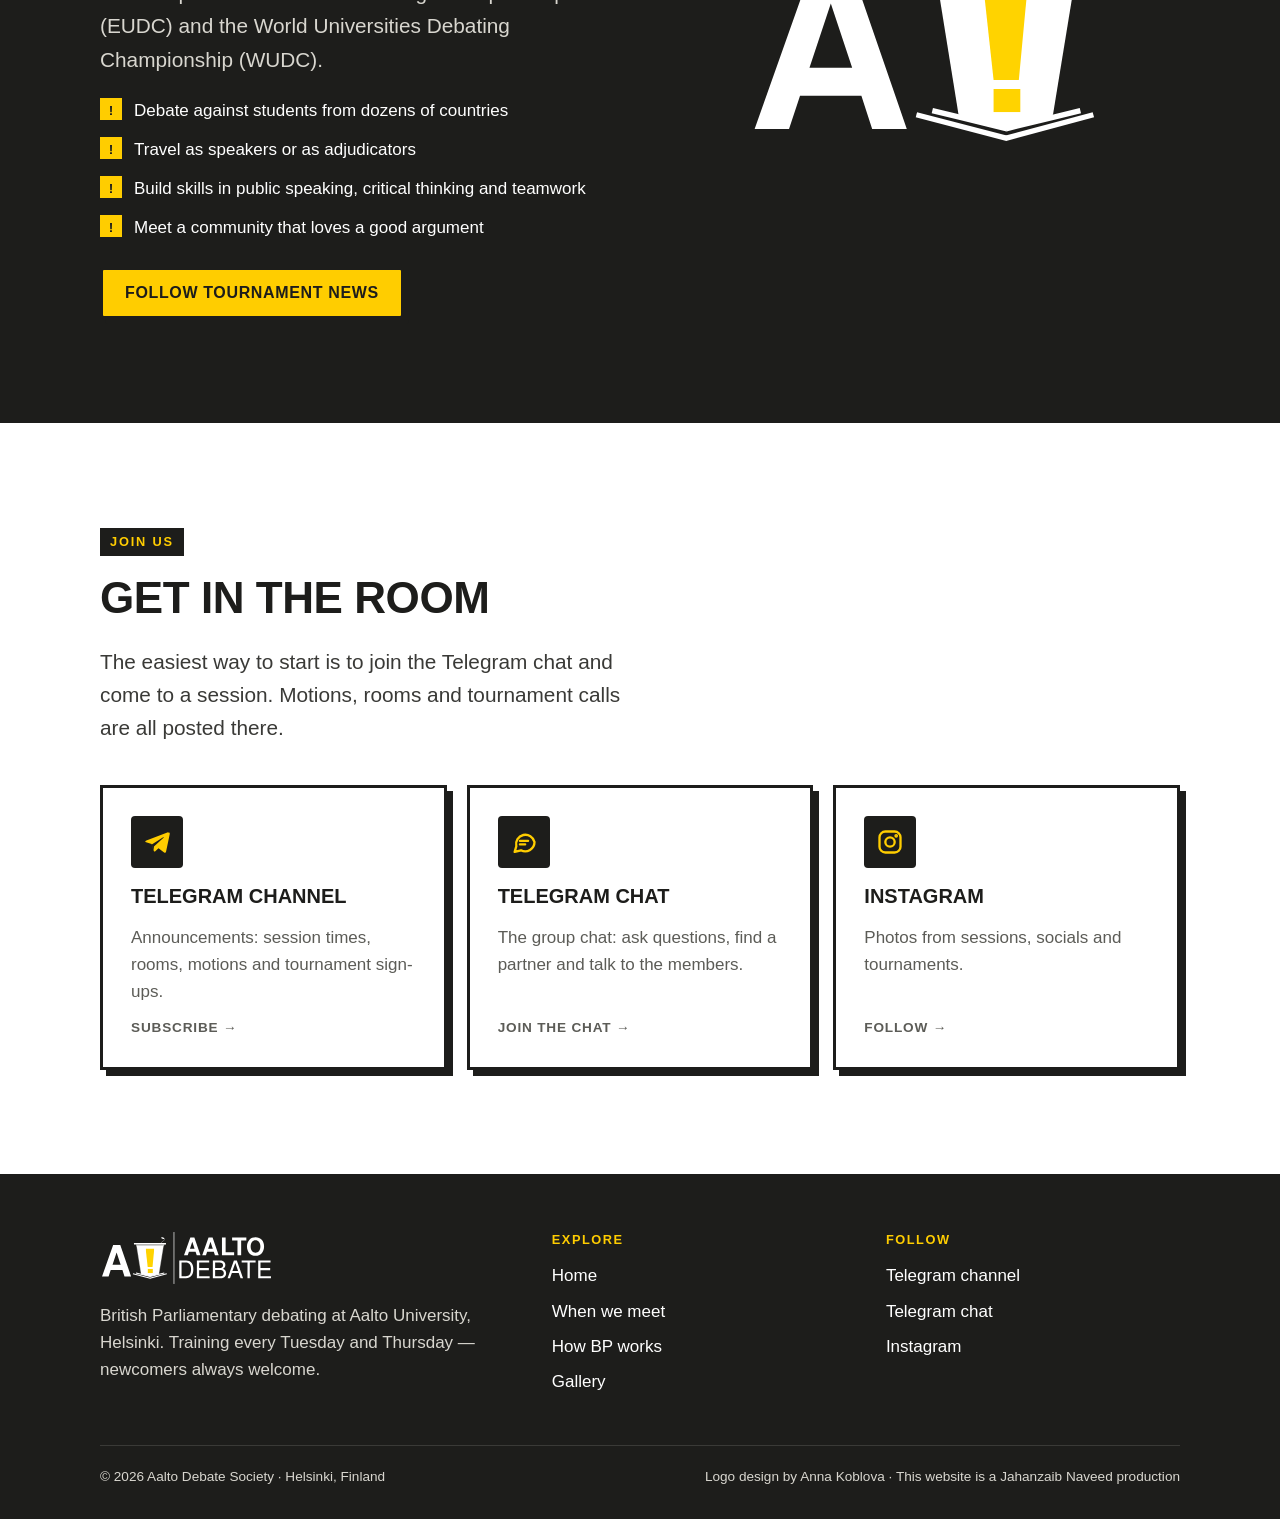
==== commit 340eb319: "Add real Telegram/Instagram links and site credit Co-Authored-By: Claude Opus 5.5 <noreply@anthropic" ====
--- a/index.html
+++ b/index.html
@@ -211,7 +211,7 @@
     </div>
     <div class="footer-bottom">
       <span>© <span data-year>2026</span> Aalto Debate Society · Helsinki, Finland</span>
-      <span>Logo design by Anna Koblova</span>
+      <span>Logo design by Anna Koblova · This website is a Jahanzaib Naveed production</span>
     </div>
   </div>
 </footer>
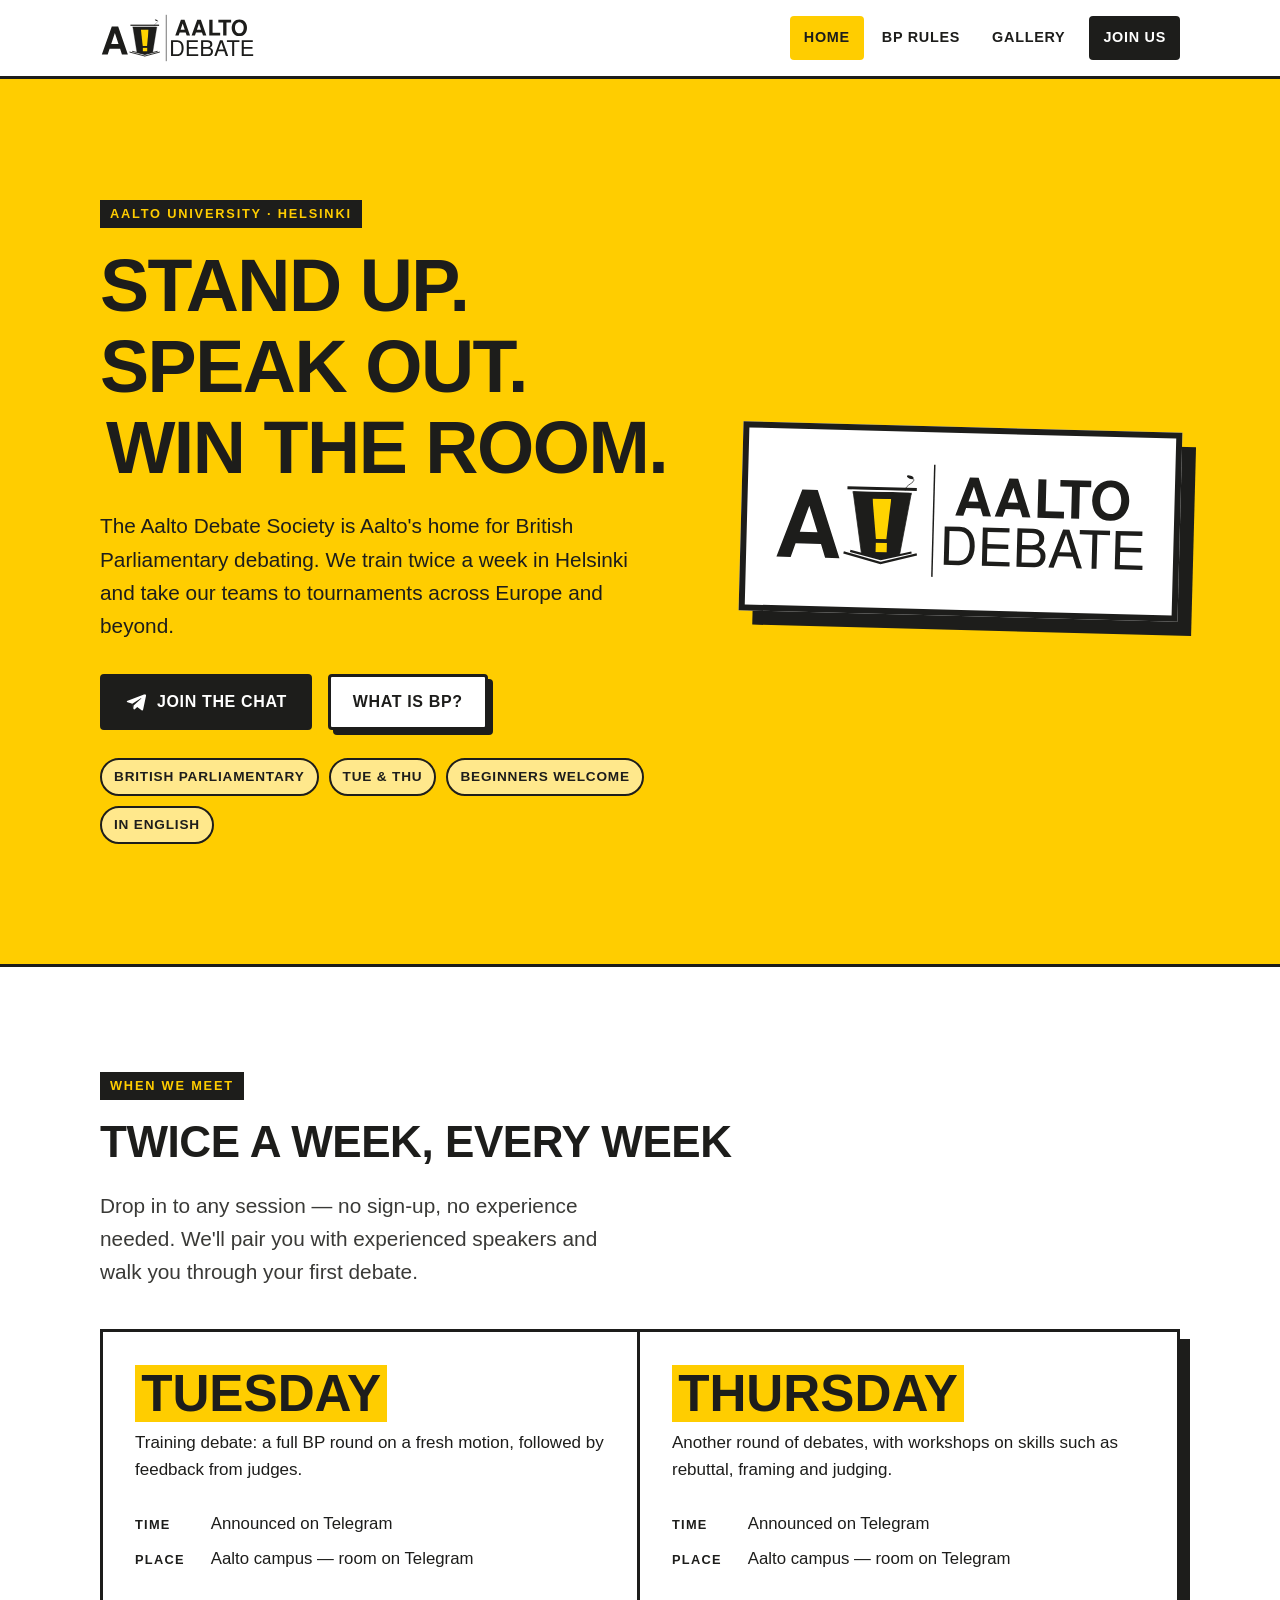
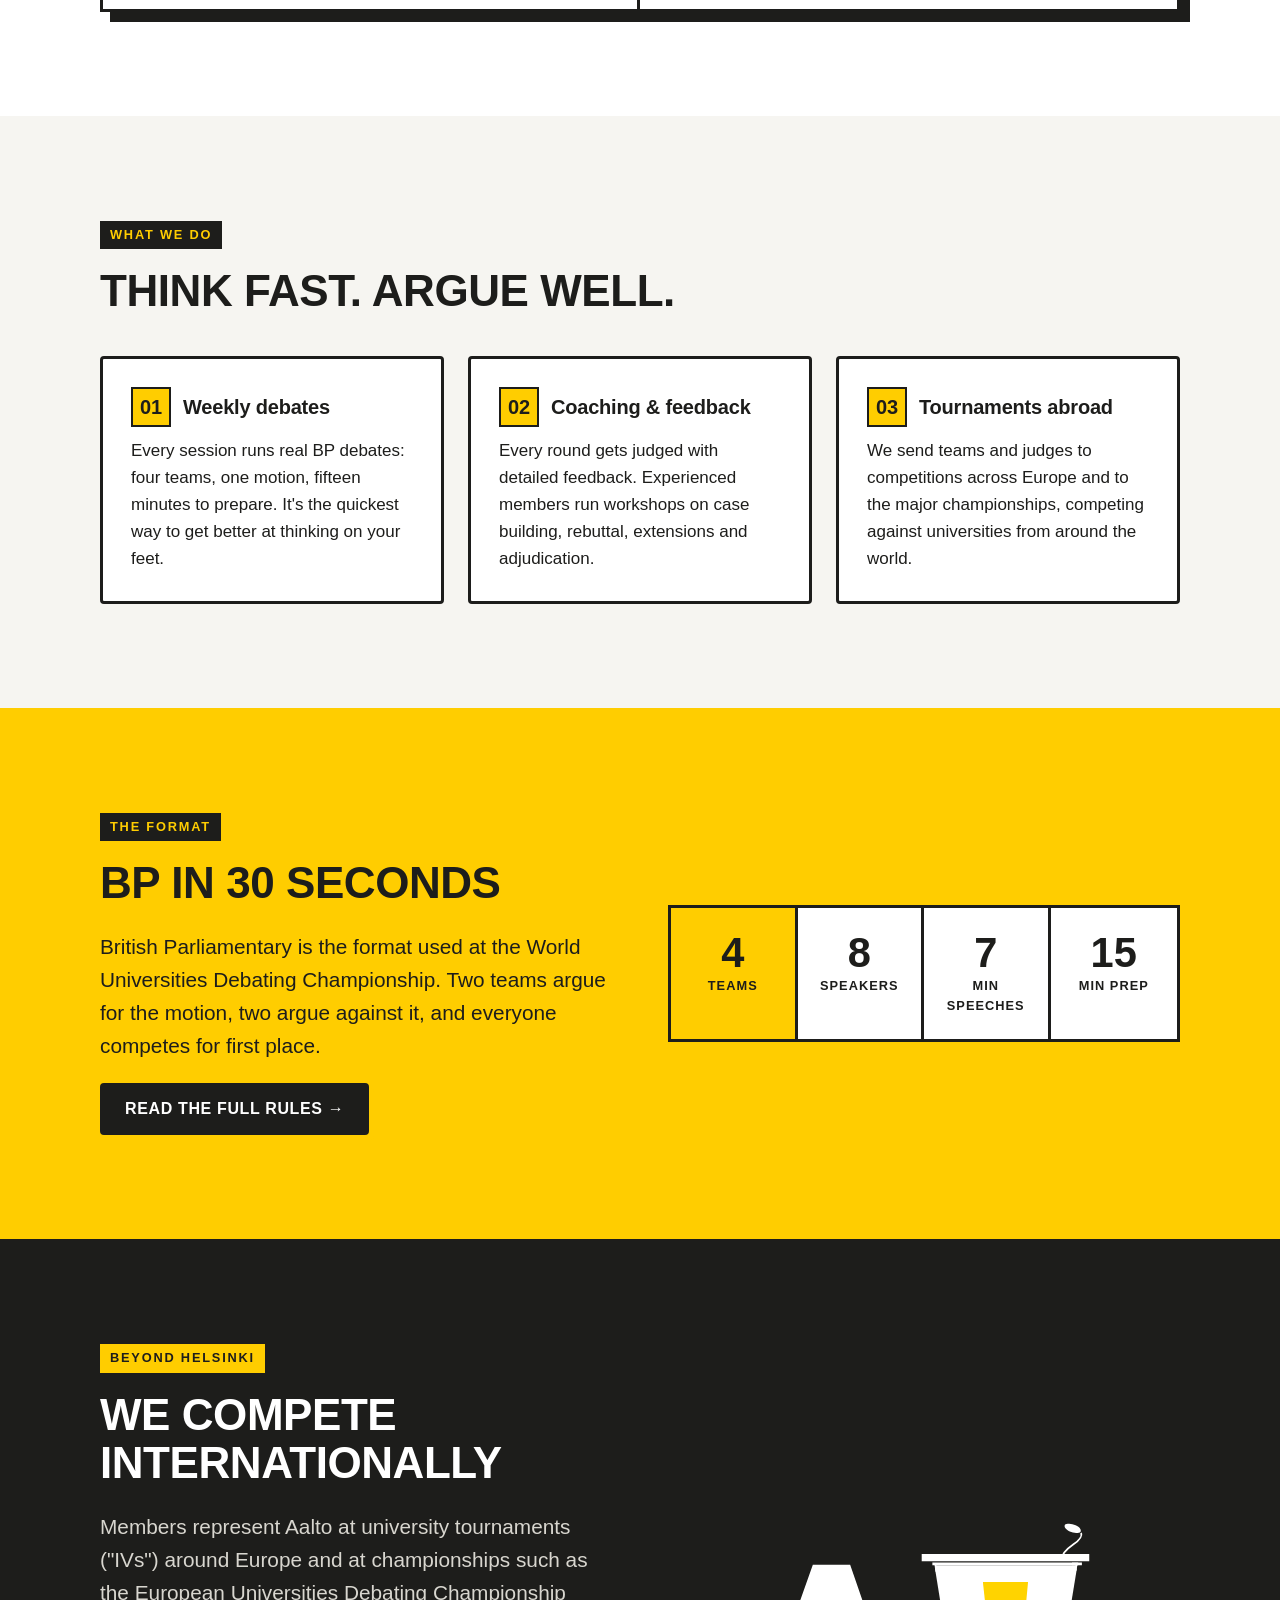
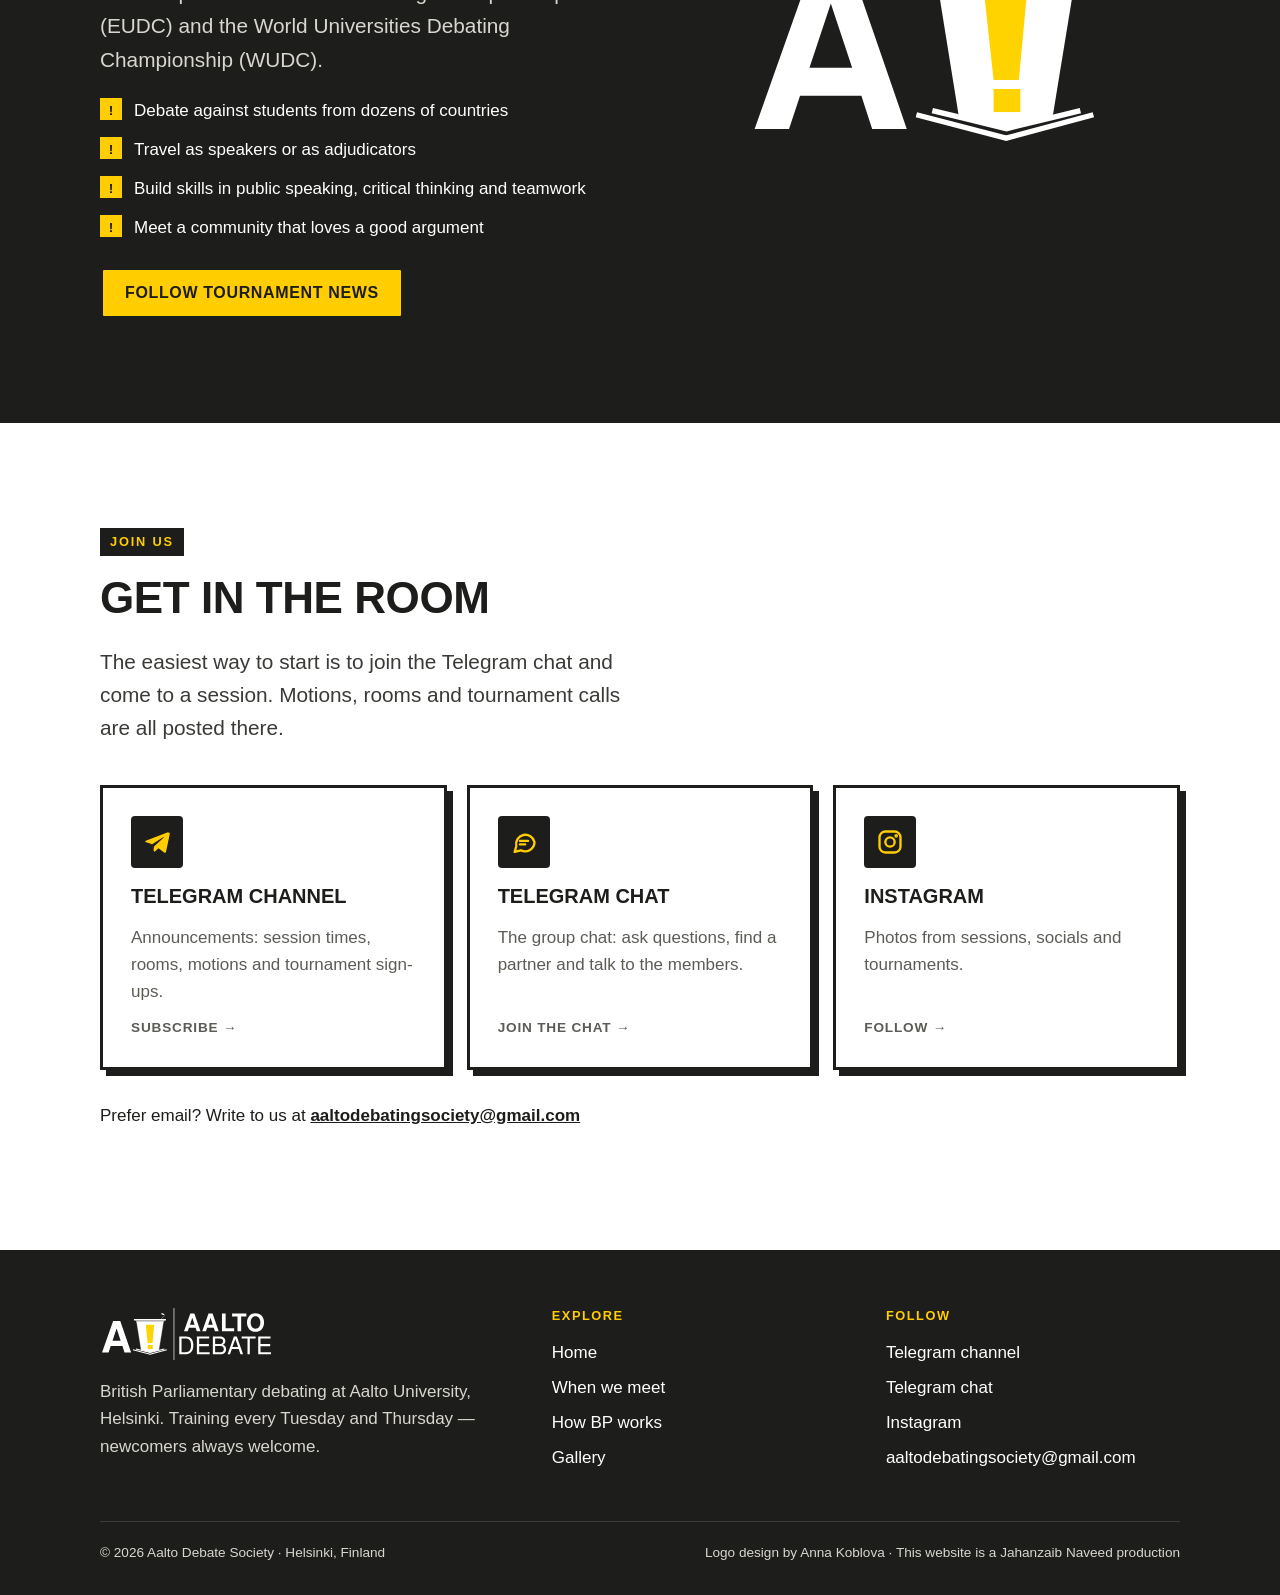
==== commit e4808aef: "Add society email address Co-Authored-By: Claude Opus 5.5 <noreply@anthropic.com> Claude-Session: ht" ====
--- a/index.html
+++ b/index.html
@@ -179,6 +179,7 @@
           <span class="go">Follow →</span>
         </a>
       </div>
+      <p style="margin-top:32px">Prefer email? Write to us at <a data-link="email" href="#"><strong>aaltodebatingsociety@gmail.com</strong></a></p>
     </div>
   </section>
 </main>
@@ -205,7 +206,7 @@
           <li><a data-link="telegramChannel" href="#">Telegram channel</a></li>
           <li><a data-link="telegramChat" href="#">Telegram chat</a></li>
           <li><a data-link="instagram" href="#">Instagram</a></li>
-          <li><a data-link="email" href="#">Email us</a></li>
+          <li><a data-link="email" href="#">aaltodebatingsociety@gmail.com</a></li>
         </ul>
       </div>
     </div>
